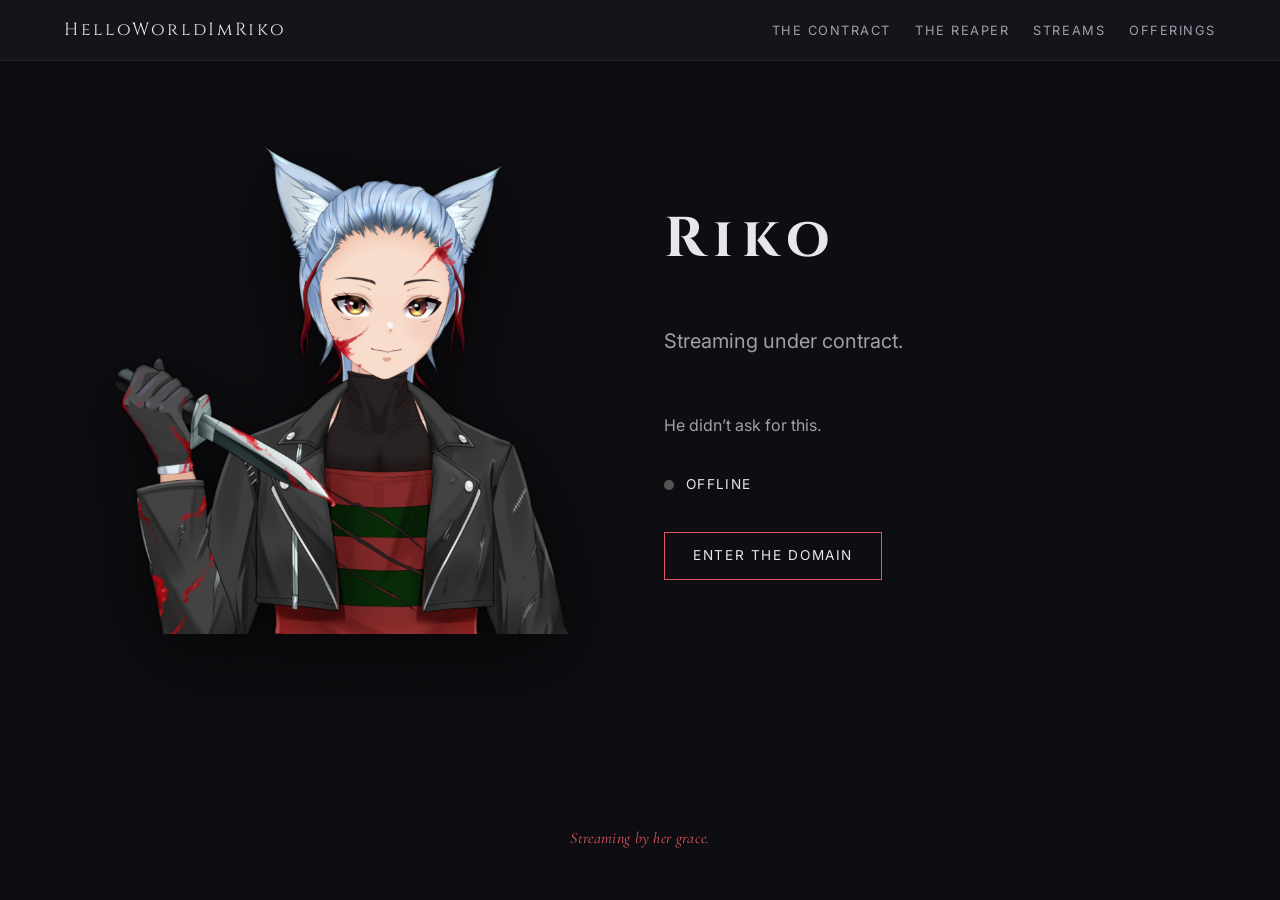
==== index.html @ ff05c512 "initial commit of adding in the website files" ====
<!DOCTYPE html>
<html lang="en">
<head>
  <meta charset="UTF-8" />
  <title>Riko — Streaming Under Contract</title>

  <meta name="viewport" content="width=device-width, initial-scale=1.0" />
  <meta name="description" content="Riko streams under a binding contract with a reaper named Hinako." />

  <!-- Google Fonts -->
  <link rel="preconnect" href="https://fonts.googleapis.com">
  <link rel="preconnect" href="https://fonts.gstatic.com" crossorigin>
  <link href="https://fonts.googleapis.com/css2?family=Inter:wght@300;400;500;600&family=Cinzel:wght@400;600&family=Cormorant+Garamond:ital@1&display=swap" rel="stylesheet">

	<!-- Base styles -->
	<link rel="stylesheet" href="assets/css/base.css">

	<!-- Home page styles -->
	<link rel="stylesheet" href="assets/css/home.css">
</head>

<body class="domain">

  <!-- HEADER / NAV -->
  <header class="site-header">
    <nav class="main-nav">
      <a href="index.html" class="logo">HelloWorldImRiko</a>
<button
  class="menu-toggle"
  id="menuToggle"
  aria-label="Open navigation menu"
  aria-haspopup="true"
  aria-expanded="false">
  ☰
</button>

      <ul class="nav-links">
        <li><a href="lore.html">The Contract</a></li>
        <li><a href="characters.html">The Reaper</a></li>
        <li><a href="streams.html">Streams</a></li>
        <li><a href="links.html">Offerings</a></li>
      </ul>
    </nav>
  </header>

  <!-- HERO -->
  <main class="hero">
    <section class="hero-inner">

      <!-- Riko Image -->
      <figure class="hero-figure">
        <!-- Replace riko.png with your actual filename -->
        <img src="assets/images/riko.png" alt="Riko, streaming under contract">
      </figure>

      <!-- Text Content -->
      <div class="hero-copy">
        <h1 class="hero-name">Riko</h1>

        <p class="hero-tagline">
          Streaming under contract.
        </p>

        <p class="hero-subtext">
          He didn’t ask for this.
        </p>

        <!-- Live Status -->
        <div class="live-status" id="liveStatus" aria-live="polite">
          <span class="indicator offline"></span>
          <span class="status-text">OFFLINE</span>
        </div>

        <!-- CTA -->
        <a href="streams.html" class="cta primary">
          Enter the Domain
        </a>
      </div>

    </section>
  </main>

  <!-- FOOTER -->
  <footer class="site-footer">
    <p class="whisper">
      Streaming by her grace.
    </p>
  </footer>

  <!-- MOBILE MENU -->
<div
  class="mobile-menu hidden"
  id="mobileMenu"
  role="dialog"
  aria-modal="true"
  aria-label="Site navigation">
  <button class="menu-close" id="menuClose" aria-label="Close menu">
    ✕
  </button>

  <nav class="mobile-nav">
    <a href="index.html">Domain</a>
    <a href="lore.html">The Contract</a>
    <a href="characters.html">The Reaper</a>
    <a href="streams.html">Streams</a>
    <a href="links.html">Offerings</a>
  </nav>

  <p class="whisper">
    Navigation is permitted.
  </p>
</div>

  <!-- JS -->
  <script src="assets/js/main.js"></script>
  <script src="assets/js/nav.js"></script>
  
</body>
</html>
---- assets/css/base.css ----
/* ===============================
   RESET
================================ */
*,
*::before,
*::after {
  box-sizing: border-box;
}

html, body {
  margin: 0;
  padding: 0;
}

/* ===============================
   VARIABLES
================================ */
:root {
  --bg: #0e0e12;
  --bg-soft: #14141b;
  --text: #e6e6eb;
  --muted: #a0a0aa;
  --red: #e05863;
  --blue: #7aa2ff;

  --font-body: 'Inter', system-ui, sans-serif;
  --font-title: 'Cinzel', serif;
  --font-whisper: 'Cormorant Garamond', serif;
}

/* ===============================
   BASE
================================ */
body {
  background: var(--bg);
  color: var(--text);
  font-family: var(--font-body);
  line-height: 1.6;
  min-height: 100vh;
  display: flex;
  flex-direction: column;
}

a {
  color: inherit;
  text-decoration: none;
}

img {
  max-width: 100%;
  display: block;
}

/* ===============================
   HEADER / NAV
================================ */
.site-header {
  background: var(--bg-soft);
  border-bottom: 1px solid rgba(255, 255, 255, 0.05);
}

.main-nav {
  max-width: 1200px;
  margin: 0 auto;
  padding: 1rem 1.5rem;

  display: flex;
  align-items: center;
  justify-content: space-between;
}

.logo {
  font-family: var(--font-title);
  letter-spacing: 0.15em;
  font-size: 1.1rem;
}

.nav-links {
  list-style: none;
  display: flex;
  gap: 1.5rem;
  margin: 0;
  padding: 0;
}

.nav-links a {
  font-size: 0.8rem;
  letter-spacing: 0.12em;
  text-transform: uppercase;
  color: var(--muted);
}

.nav-links a:hover {
  color: var(--text);
}

/* ===============================
   COMMON COMPONENTS
================================ */
.cta {
  padding: 0.75rem 1.75rem;
  border: 1px solid var(--red);
  font-size: 0.85rem;
  letter-spacing: 0.12em;
  text-transform: uppercase;
  transition: background 0.2s ease, color 0.2s ease;
}

.cta:hover {
  background: var(--red);
  color: #fff;
}

.whisper {
  font-family: var(--font-whisper);
  font-style: italic;
  color: var(--red);

  opacity: 1;
  letter-spacing: 0.02em;

  /* subtle separation from dark background */
  text-shadow: 0 0 2px rgba(0, 0, 0, 0.65);
}

/* ===============================
   GLOBAL DEPTH POLISH
================================ */

.site-header,
.site-footer,
.hero,
.lore-container,
.schedule-row,
.offering,
.character {
  backdrop-filter: saturate(1.05);
}

/* ===============================
   PAGE FADE-IN
================================ */

body {
  animation: pageFade 0.4s ease-out;
}

@keyframes pageFade {
  from {
    opacity: 0;
  }
  to {
    opacity: 1;
  }
}

/* ===============================
   NAV POLISH
================================ */

.nav-links a[aria-current="page"] {
  color: var(--text);
  position: relative;
}

.nav-links a[aria-current="page"]::after {
  content: "";
  position: absolute;
  left: 0;
  bottom: -6px;
  width: 100%;
  height: 1px;
  background: var(--red);
}

/* ===============================
   IMAGE CONSISTENCY
================================ */

img {
  image-rendering: auto;
  filter: drop-shadow(0 12px 30px rgba(0, 0, 0, 0.5));
}

/* ===============================
   FOOTER
================================ */
.site-footer {
  padding: 2rem 1.5rem;
  text-align: center;

  display: flex;
  justify-content: center;
}

/* ===============================
   MOBILE NAV (TEMP)
================================ */
@media (max-width: 768px) {
  .nav-links {
    display: none;
  }
}

/* ===============================
   MOBILE NAV TOGGLE
================================ */

.menu-toggle {
  display: none;
  background: none;
  border: none;
  color: var(--text);
  font-size: 1.4rem;
  cursor: pointer;
}

/* ===============================
   MOBILE MENU OVERLAY
================================ */

.mobile-menu {
  position: fixed;
  inset: 0;
  background: rgba(10, 10, 15, 0.97);
  z-index: 10000;

  display: flex;
  flex-direction: column;
  align-items: center;
  justify-content: center;
  gap: 2.5rem;
}

.mobile-menu.hidden {
  display: none;
}

.menu-close {
  position: absolute;
  top: 1.5rem;
  right: 1.5rem;

  background: none;
  border: none;
  color: var(--text);
  font-size: 1.5rem;
  cursor: pointer;
}

.menu-close:hover {
  color: var(--red);
}

.mobile-nav {
  display: flex;
  flex-direction: column;
  gap: 1.75rem;
  text-align: center;
}

.mobile-nav a {
  font-family: var(--font-title);
  letter-spacing: 0.18em;
  font-size: 1.25rem;
}

/* ===============================
   RESPONSIVE RULES
================================ */

@media (max-width: 768px) {
  .menu-toggle {
    display: block;
  }

  .nav-links {
    display: none;
  }
}

/* ===============================
   ACCESSIBLE FOCUS STYLES
================================ */

:focus-visible {
  outline: 2px solid var(--red);
  outline-offset: 4px;
}

.menu-toggle:focus-visible,
.menu-close:focus-visible,
.mobile-nav a:focus-visible {
  outline-color: var(--red);
}
---- assets/css/home.css ----
/* ===============================
   HOME PAGE
================================ */

.hero {
  max-width: 1200px;
  margin: 0 auto;
  padding: 4rem 1.5rem;
  flex: 1;
}

.hero-inner {
  display: grid;
  grid-template-columns: 1fr 1fr;
  gap: 3rem;
  align-items: center;
}

/* ===============================
   HERO IMAGE
================================ */

.hero-figure {
  display: flex;
  justify-content: center;
}

.hero-figure img {
  max-height: 75vh;
  object-fit: contain;
  filter: drop-shadow(0 20px 40px rgba(0, 0, 0, 0.6));
}

/* ===============================
   HERO TEXT
================================ */

.hero-copy {
  display: flex;
  flex-direction: column;
  gap: 1.25rem;
}

.hero-name {
  font-family: var(--font-title);
  font-size: 3.5rem;
  letter-spacing: 0.15em;
  margin: 0;
}

.hero-tagline {
  font-size: 1.25rem;
  color: var(--muted);
}

.hero-subtext {
  font-size: 1rem;
  color: var(--muted);
  max-width: 30ch;
}

/* ===============================
   LIVE STATUS
================================ */

.live-status {
  display: flex;
  align-items: center;
  gap: 0.75rem;
  font-size: 0.85rem;
  letter-spacing: 0.1em;
}

.indicator {
  width: 10px;
  height: 10px;
  border-radius: 50%;
  background: #555;
}

.indicator.offline {
  background: #555;
}

.indicator.live {
  background: var(--red);
  box-shadow: 0 0 10px var(--red);
}

/* ===============================
   CTA
================================ */

.cta.primary {
  margin-top: 1rem;
  width: fit-content;
}

/* ===============================
   MOBILE
================================ */

@media (max-width: 768px) {

  .hero-inner {
    grid-template-columns: 1fr;
    text-align: center;
  }

  .hero-copy {
    align-items: center;
  }

  .hero-subtext {
    max-width: none;
  }

  .hero-name {
    font-size: 2.5rem;
  }

  .hero-figure img {
    max-height: 50vh;
  }
}
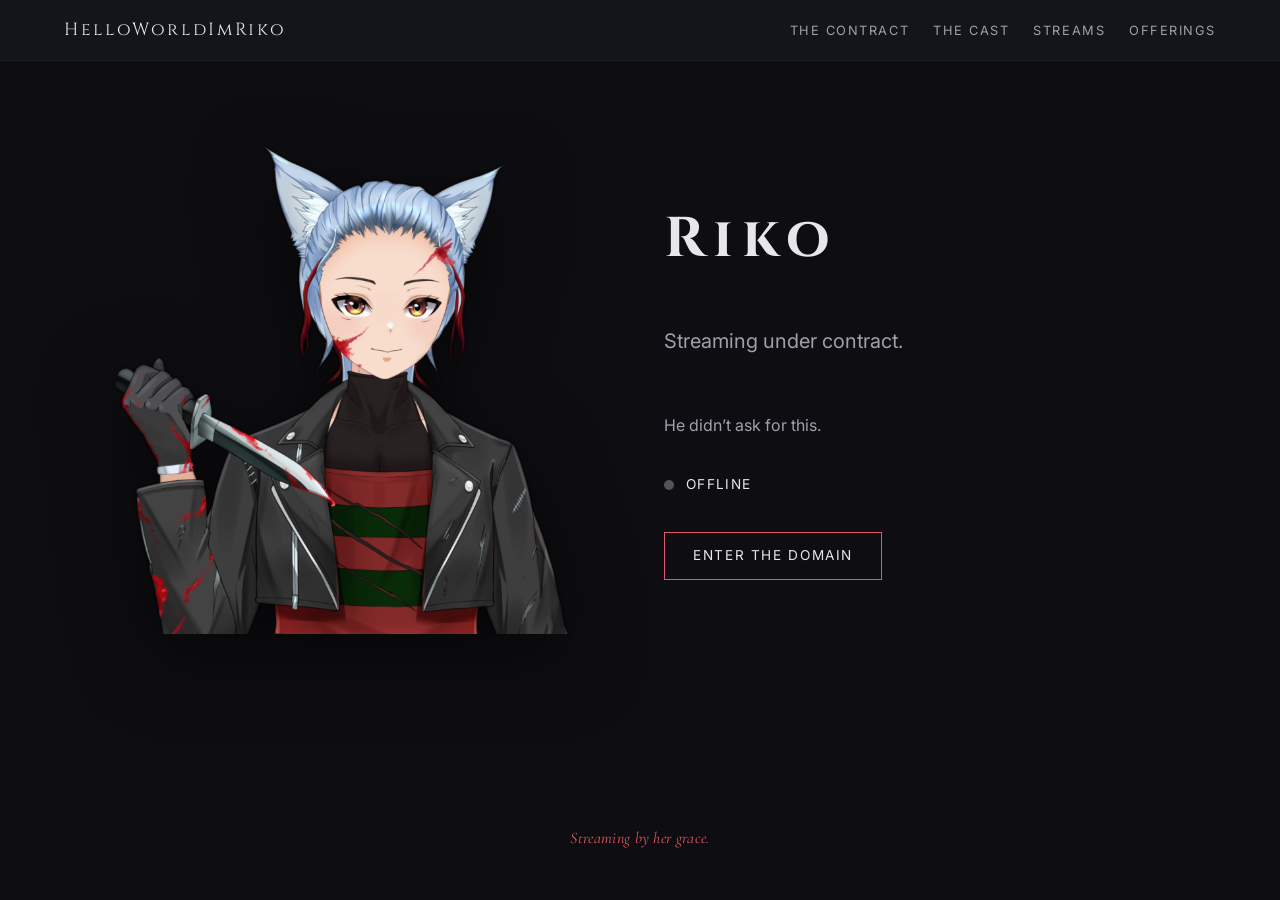
==== commit 4af0e574: "Update index.html" ====
--- a/index.html
+++ b/index.html
@@ -36,7 +36,7 @@
 
       <ul class="nav-links">
         <li><a href="lore.html">The Contract</a></li>
-        <li><a href="characters.html">The Reaper</a></li>
+        <li><a href="characters.html">The Cast</a></li>
         <li><a href="streams.html">Streams</a></li>
         <li><a href="links.html">Offerings</a></li>
       </ul>
@@ -116,4 +116,5 @@
   <script src="assets/js/nav.js"></script>
   
 </body>
-</html>+
+</html>
